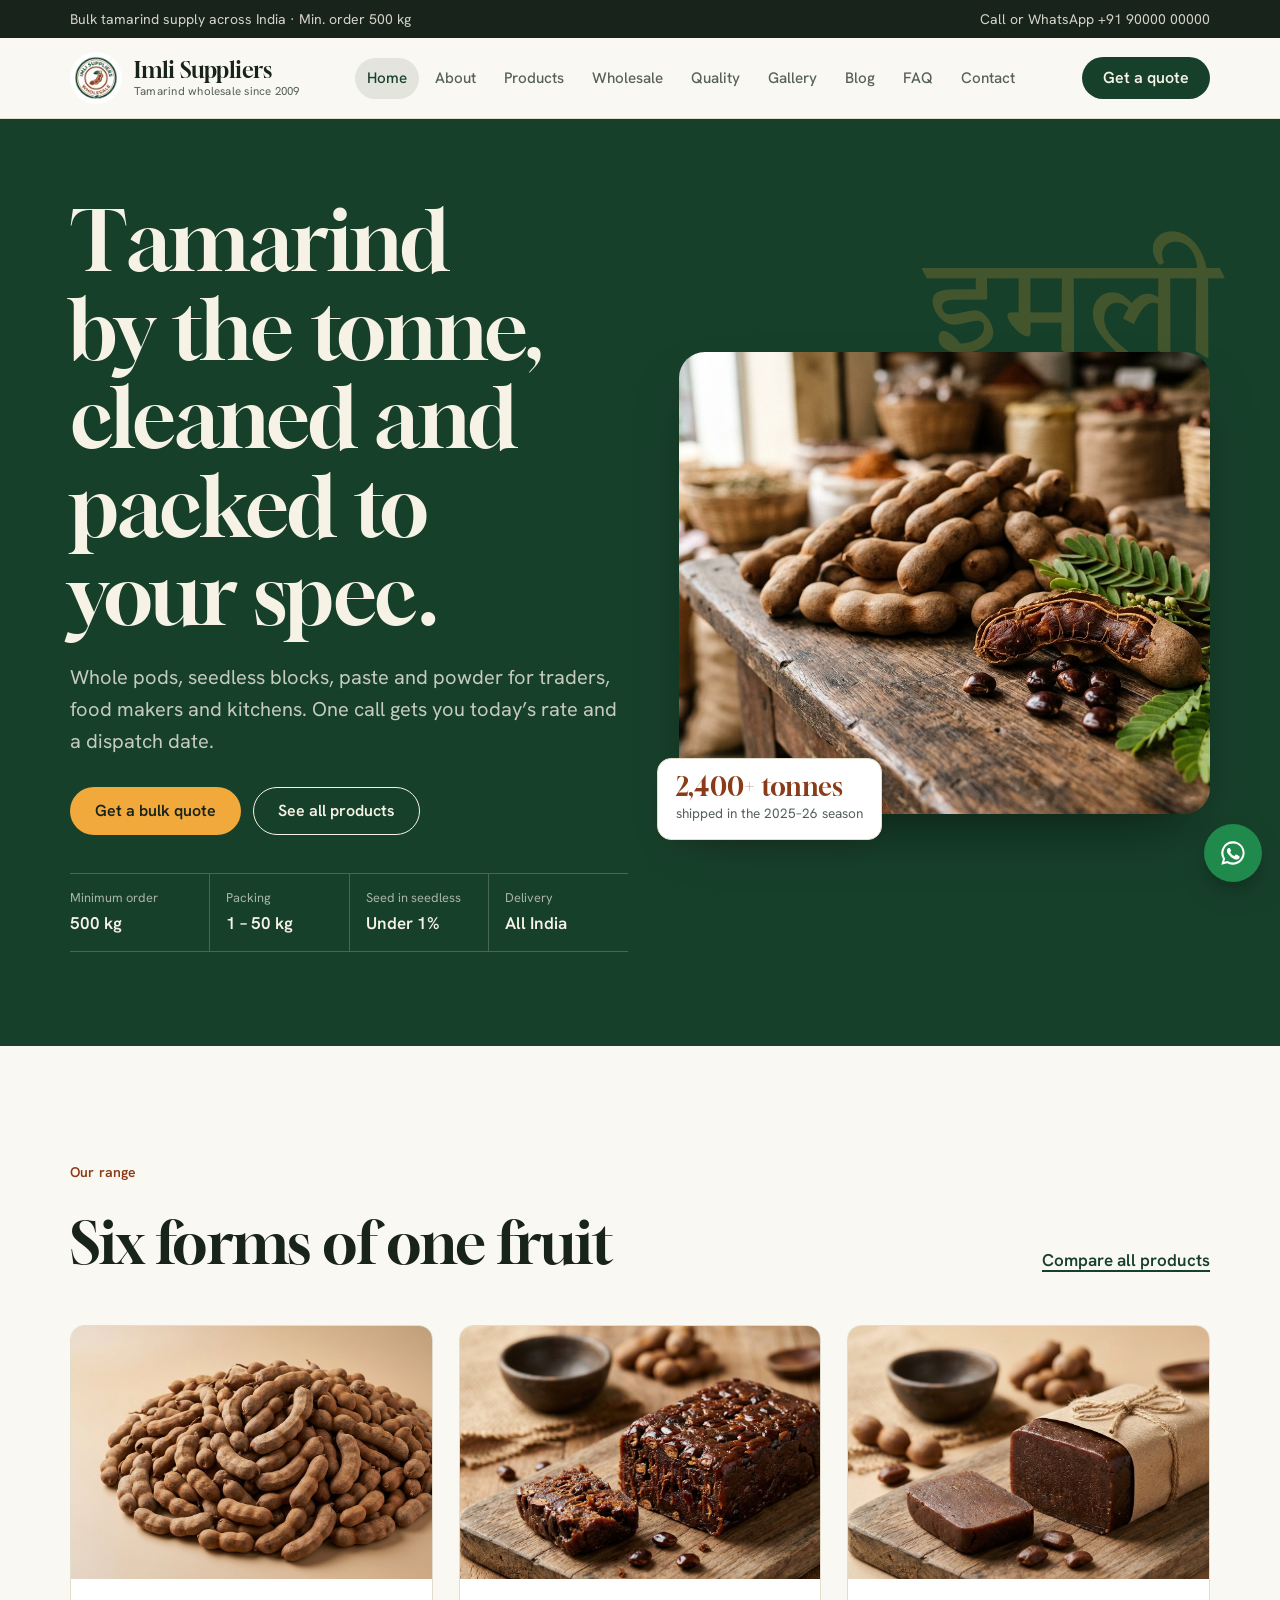
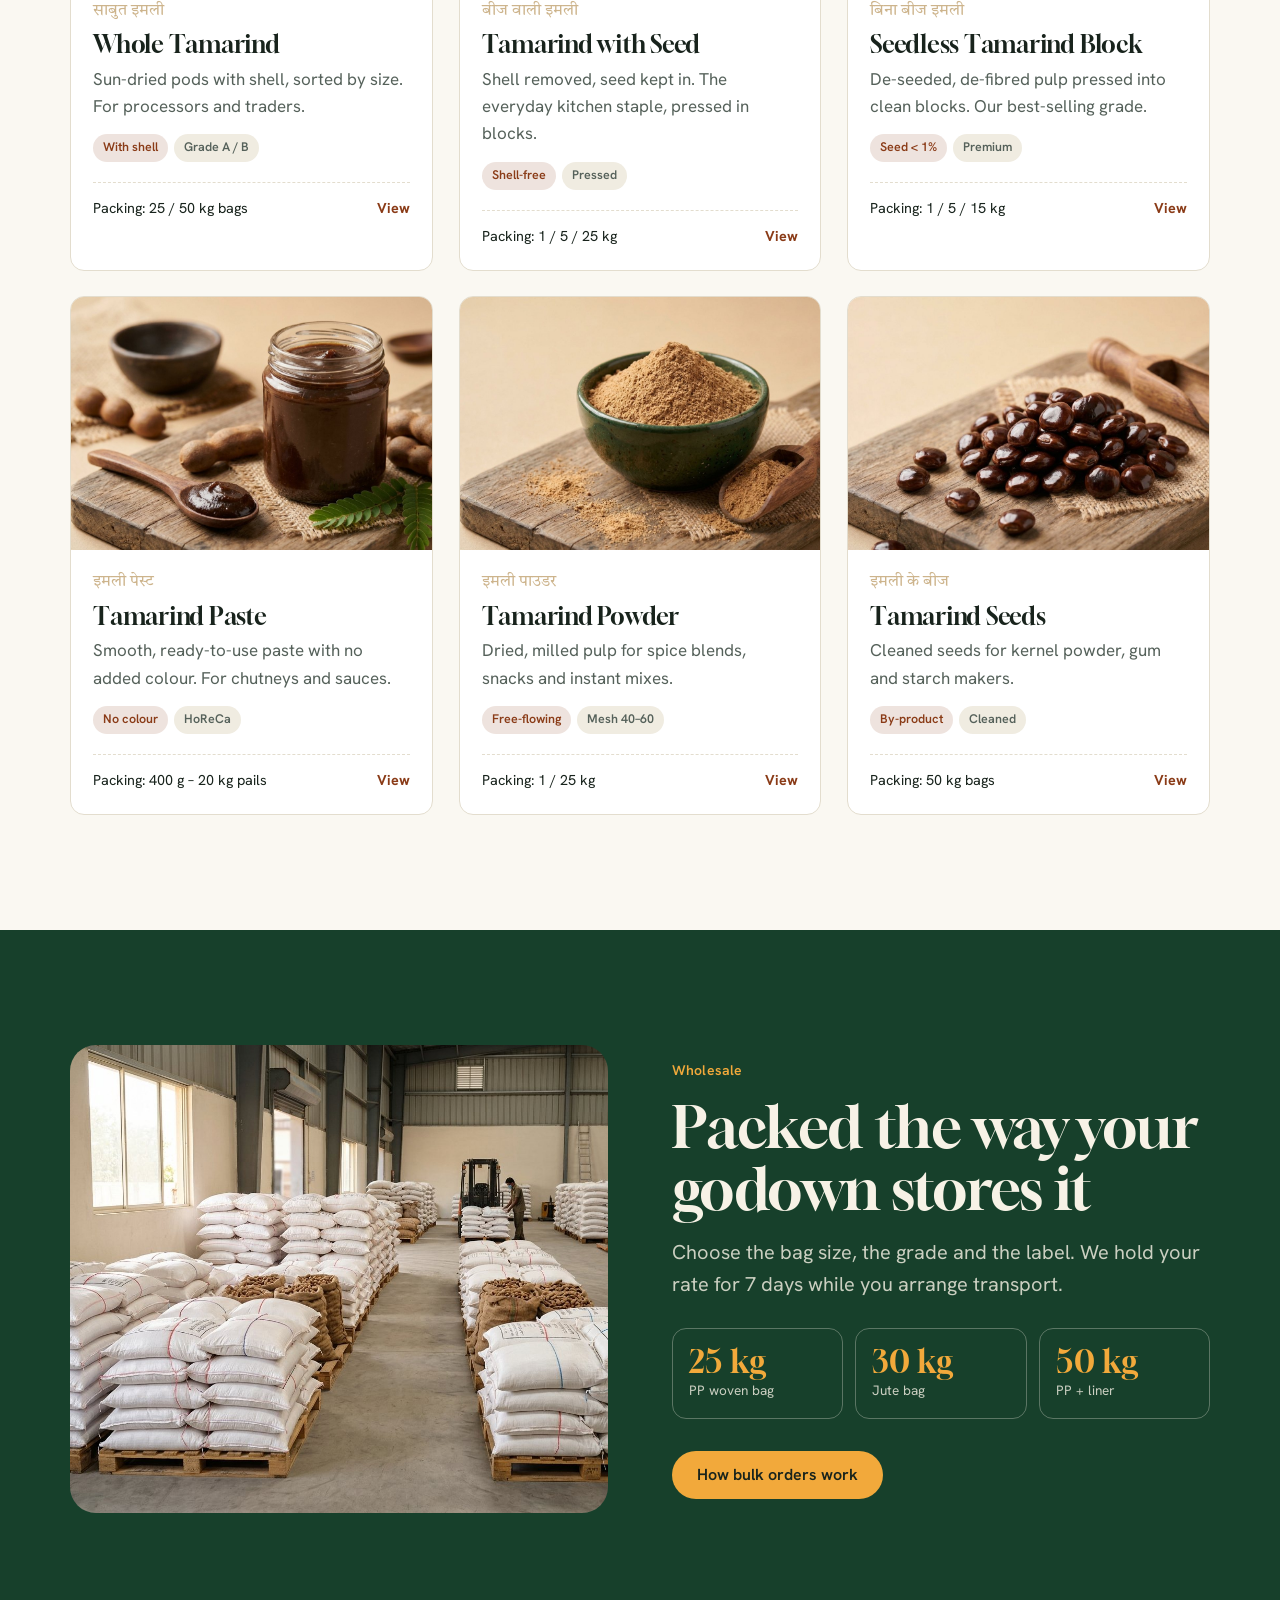
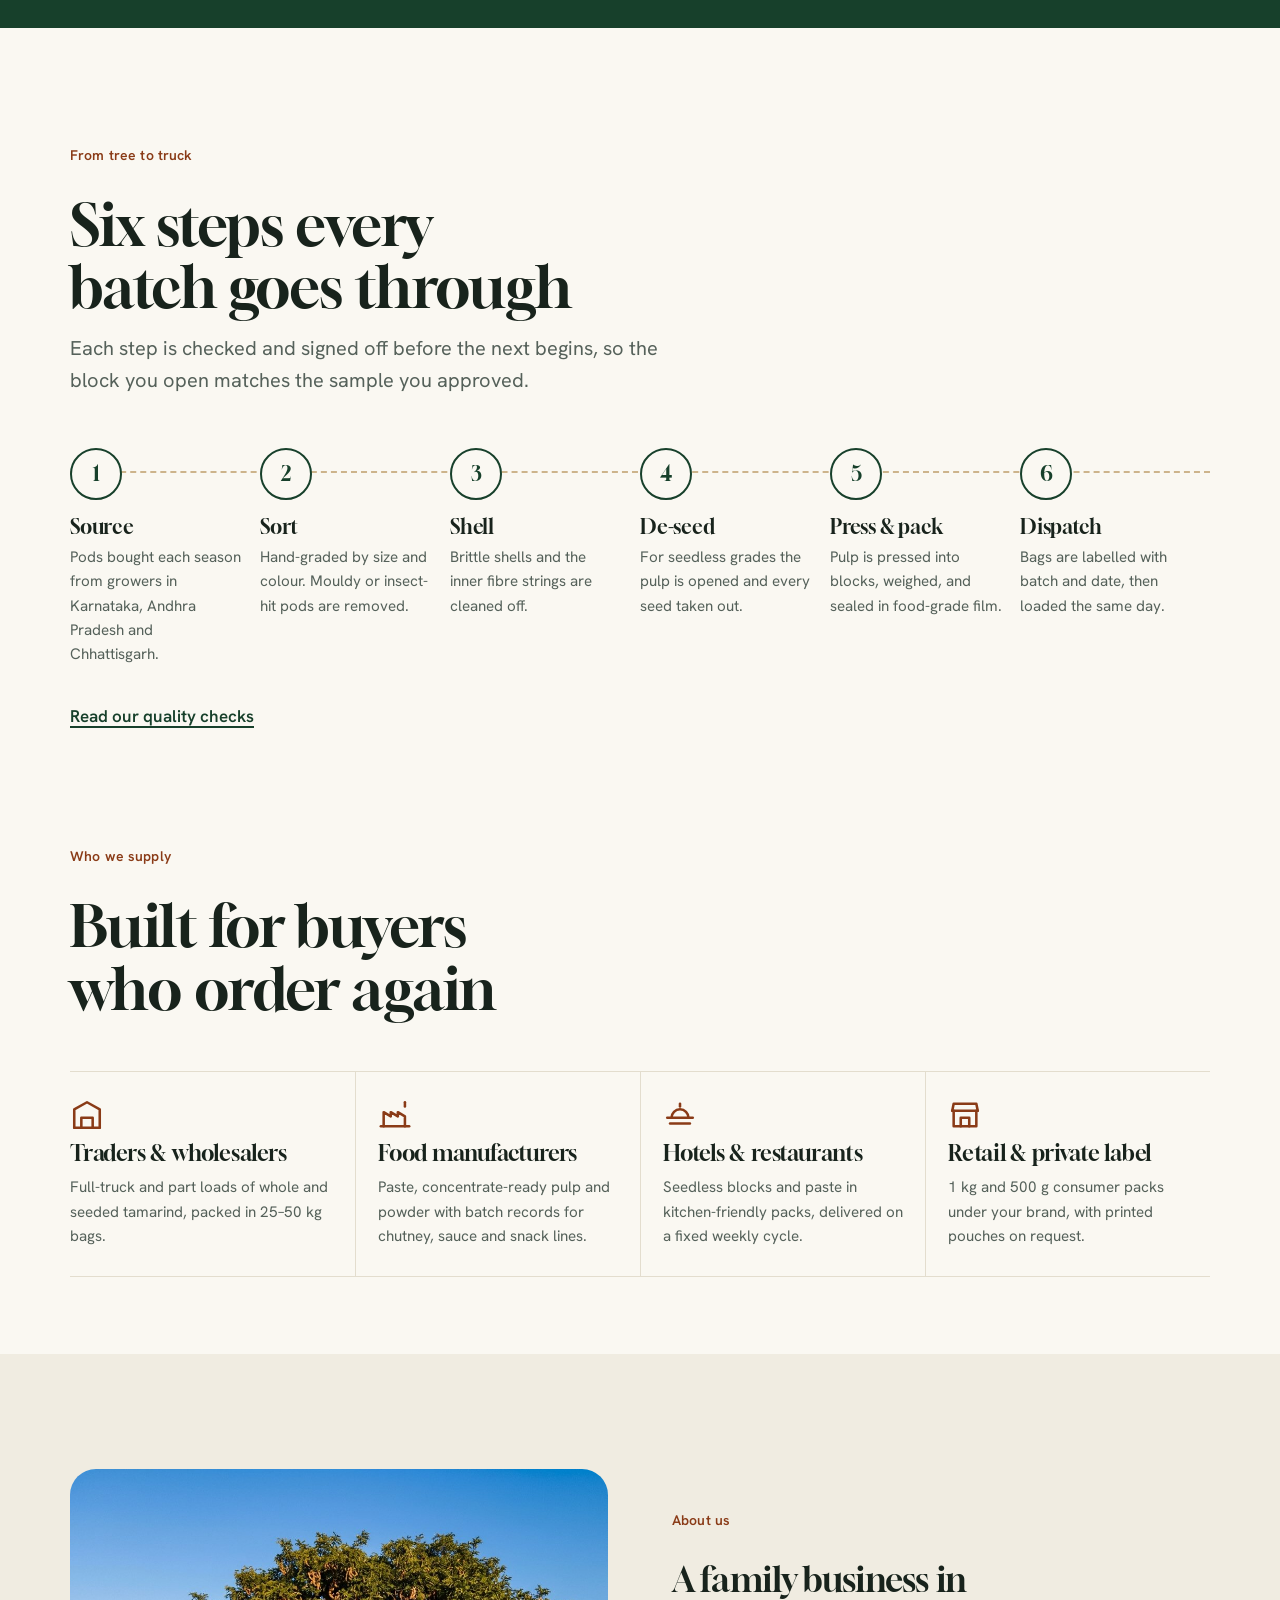
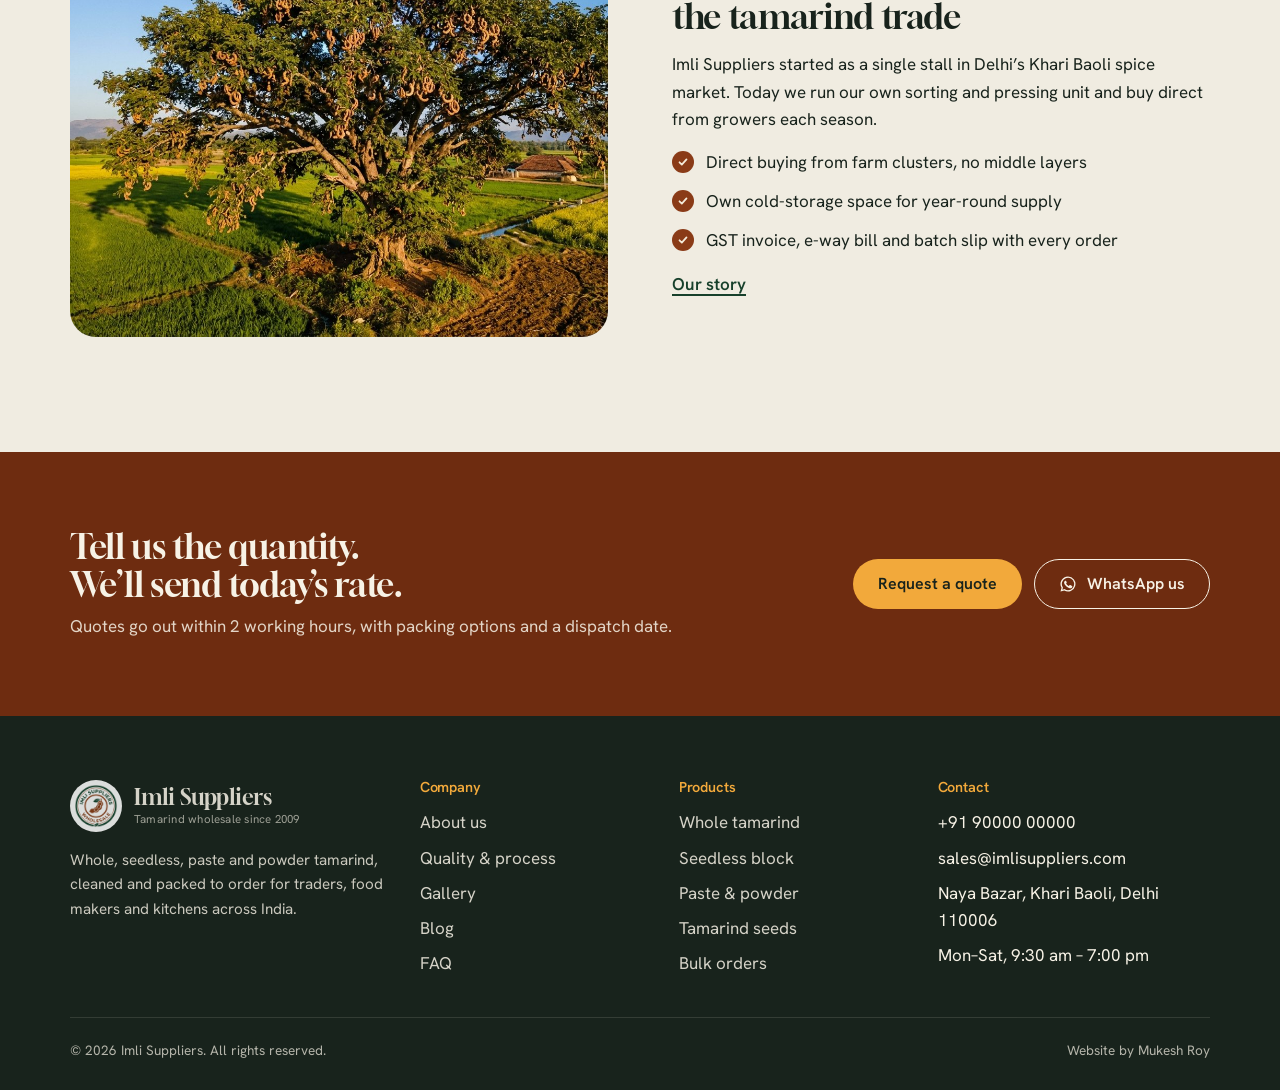
==== imli-suppliers-website/imli-suppliers/index.html @ 701037af "Add files via upload" ====
<!doctype html>
<html lang="en">
<head>
<meta charset="utf-8">
<meta name="viewport" content="width=device-width, initial-scale=1, viewport-fit=cover">
<title>Imli Suppliers</title>
<meta name="description" content="Bulk tamarind supplier: whole, seedless, paste and powder, packed to order and shipped across India.">
<meta property="og:title" content="Imli Suppliers">
<meta property="og:description" content="Bulk tamarind supplier: whole, seedless, paste and powder, packed to order and shipped across India.">
<meta property="og:type" content="website">
<meta property="og:url" content="https://imli-suppliers.vercel.app/">
<meta property="og:image" content="https://imli-suppliers.vercel.app/assets/img/og-image.jpg">
<meta name="twitter:card" content="summary_large_image">
<link rel="canonical" href="https://imli-suppliers.vercel.app/">
<link rel="icon" href="/assets/img/logo.png">
<link rel="apple-touch-icon" href="/assets/img/logo.png">
<link rel="preconnect" href="https://fonts.googleapis.com">
<link rel="preconnect" href="https://fonts.gstatic.com" crossorigin>
<link rel="stylesheet" href="https://fonts.googleapis.com/css2?family=Gloock&family=Hanken+Grotesk:wght@400;500;600;700&family=Tiro+Devanagari+Hindi&display=swap">
<link rel="stylesheet" href="assets/css/style.css">
</head>
<body>
<a class="skip" href="#main">Skip to content</a>
<div class="topbar"><div class="wrap"><span>Bulk tamarind supply across India · Min. order 500 kg</span><span>Call or WhatsApp +91 90000 00000</span></div></div>
<header class="site-head"><div class="wrap">
  <a class="brand" href="index.html" aria-label="Imli Suppliers home"><img class="logo" src="assets/img/logo.png" alt="" width="52" height="52"><span class="brand-name">Imli Suppliers<small>Tamarind wholesale since 2009</small></span></a>
  <nav class="nav" id="site-nav" aria-label="Main"><a href="index.html" aria-current="page">Home</a><a href="about.html">About</a><a href="products.html">Products</a><a href="wholesale.html">Wholesale</a><a href="quality.html">Quality</a><a href="gallery.html">Gallery</a><a href="blog.html">Blog</a><a href="faq.html">FAQ</a><a href="contact.html">Contact</a><a class="nav-quote" href="contact.html#quote">Get a quote</a></nav>
  <a class="btn btn--pulp head-cta" href="contact.html#quote">Get a quote</a>
  <button class="menu-btn" type="button" aria-expanded="false" aria-controls="site-nav">Menu</button>
</div></header>
<main id="main">
<section class="hero"><div class="wrap">
  <div>
    <h1>Tamarind by the tonne, cleaned and packed to your spec.</h1>
    <p class="lede">Whole pods, seedless blocks, paste and powder for traders, food makers and kitchens. One call gets you today’s rate and a dispatch date.</p>
    <div class="btn-row"><a class="btn btn--pulp" href="contact.html#quote">Get a bulk quote</a><a class="btn btn--line" href="products.html">See all products</a></div>
    <dl class="spec-strip">
      <div><dt>Minimum order</dt><dd>500 kg</dd></div>
      <div><dt>Packing</dt><dd>1 – 50 kg</dd></div>
      <div><dt>Seed in seedless</dt><dd>Under 1%</dd></div>
      <div><dt>Delivery</dt><dd>All India</dd></div>
    </dl>
  </div>
  <div class="hero-art"><span class="hero-word" aria-hidden="true">इमली</span>
    <img src="assets/img/hero-pods.jpg" alt="Tamarind pods on leaves, one cracked open to show the pulp" width="1030" height="896">
    <div class="ticket"><b>2,400+ tonnes</b><span>shipped in the 2025–26 season</span></div>
  </div>
</div></section>

<section class="section"><div class="wrap">
  <div class="sec-head sec-head--split"><div style="display:grid;gap:14px"><span class="kicker">Our range</span><h2>Six forms of one fruit</h2></div><a class="textlink" href="products.html">Compare all products</a></div>
  <div class="prod-grid"><a class="prod" href="product.html" data-cat="whole">
  <figure><img src="assets/img/whole-tamarind.jpg" alt="Whole Tamarind" width="1094" height="848"></figure>
  <div class="prod-body"><span class="hi">साबुत इमली</span><h3>Whole Tamarind</h3><p class="muted">Sun-dried pods with shell, sorted by size. For processors and traders.</p><div class="prod-tags"><span class="tag tag--leaf">With shell</span><span class="tag">Grade A / B</span></div>
  <div class="prod-foot"><span>Packing: 25 / 50 kg bags</span><b>View</b></div></div>
</a><a class="prod" href="product.html" data-cat="whole">
  <figure><img src="assets/img/seeded-block.jpg" alt="Tamarind with Seed" width="1094" height="848"></figure>
  <div class="prod-body"><span class="hi">बीज वाली इमली</span><h3>Tamarind with Seed</h3><p class="muted">Shell removed, seed kept in. The everyday kitchen staple, pressed in blocks.</p><div class="prod-tags"><span class="tag tag--leaf">Shell-free</span><span class="tag">Pressed</span></div>
  <div class="prod-foot"><span>Packing: 1 / 5 / 25 kg</span><b>View</b></div></div>
</a><a class="prod" href="product.html" data-cat="processed">
  <figure><img src="assets/img/seedless-block.jpg" alt="Seedless Tamarind Block" width="1094" height="848"></figure>
  <div class="prod-body"><span class="hi">बिना बीज इमली</span><h3>Seedless Tamarind Block</h3><p class="muted">De-seeded, de-fibred pulp pressed into clean blocks. Our best-selling grade.</p><div class="prod-tags"><span class="tag tag--leaf">Seed < 1%</span><span class="tag">Premium</span></div>
  <div class="prod-foot"><span>Packing: 1 / 5 / 15 kg</span><b>View</b></div></div>
</a><a class="prod" href="product.html" data-cat="processed">
  <figure><img src="assets/img/paste-jar.jpg" alt="Tamarind Paste" width="1094" height="848"></figure>
  <div class="prod-body"><span class="hi">इमली पेस्ट</span><h3>Tamarind Paste</h3><p class="muted">Smooth, ready-to-use paste with no added colour. For chutneys and sauces.</p><div class="prod-tags"><span class="tag tag--leaf">No colour</span><span class="tag">HoReCa</span></div>
  <div class="prod-foot"><span>Packing: 400 g – 20 kg pails</span><b>View</b></div></div>
</a><a class="prod" href="product.html" data-cat="processed">
  <figure><img src="assets/img/powder-bowl.jpg" alt="Tamarind Powder" width="1094" height="848"></figure>
  <div class="prod-body"><span class="hi">इमली पाउडर</span><h3>Tamarind Powder</h3><p class="muted">Dried, milled pulp for spice blends, snacks and instant mixes.</p><div class="prod-tags"><span class="tag tag--leaf">Free-flowing</span><span class="tag">Mesh 40–60</span></div>
  <div class="prod-foot"><span>Packing: 1 / 25 kg</span><b>View</b></div></div>
</a><a class="prod" href="product.html" data-cat="byproduct">
  <figure><img src="assets/img/tamarind-seeds.jpg" alt="Tamarind Seeds" width="1094" height="848"></figure>
  <div class="prod-body"><span class="hi">इमली के बीज</span><h3>Tamarind Seeds</h3><p class="muted">Cleaned seeds for kernel powder, gum and starch makers.</p><div class="prod-tags"><span class="tag tag--leaf">By-product</span><span class="tag">Cleaned</span></div>
  <div class="prod-foot"><span>Packing: 50 kg bags</span><b>View</b></div></div>
</a></div>
</div></section>

<section class="band section"><div class="wrap band-grid">
  <img src="assets/img/wholesale-sacks.jpg" alt="Stacked 25, 30 and 50 kg tamarind sacks" width="1030" height="896">
  <div>
    <span class="kicker">Wholesale</span>
    <h2>Packed the way your godown stores it</h2>
    <p class="lede" style="margin-top:16px">Choose the bag size, the grade and the label. We hold your rate for 7 days while you arrange transport.</p>
    <div class="packs"><div><b>25 kg</b><span>PP woven bag</span></div><div><b>30 kg</b><span>Jute bag</span></div><div><b>50 kg</b><span>PP + liner</span></div></div>
    <a class="btn btn--jag" href="wholesale.html">How bulk orders work</a>
  </div>
</div></section>

<section class="section"><div class="wrap">
  <div class="sec-head"><span class="kicker">From tree to truck</span><h2>Six steps every batch goes through</h2><p class="lede">Each step is checked and signed off before the next begins, so the block you open matches the sample you approved.</p></div>
  <div class="process"><div class="step"><h3>Source</h3><p>Pods bought each season from growers in Karnataka, Andhra Pradesh and Chhattisgarh.</p></div><div class="step"><h3>Sort</h3><p>Hand-graded by size and colour. Mouldy or insect-hit pods are removed.</p></div><div class="step"><h3>Shell</h3><p>Brittle shells and the inner fibre strings are cleaned off.</p></div><div class="step"><h3>De-seed</h3><p>For seedless grades the pulp is opened and every seed taken out.</p></div><div class="step"><h3>Press &amp; pack</h3><p>Pulp is pressed into blocks, weighed, and sealed in food-grade film.</p></div><div class="step"><h3>Dispatch</h3><p>Bags are labelled with batch and date, then loaded the same day.</p></div></div>
  <p style="margin-top:36px"><a class="textlink" href="quality.html">Read our quality checks</a></p>
</div></section>

<section class="section--tight section" style="padding-top:0"><div class="wrap">
  <div class="sec-head"><span class="kicker">Who we supply</span><h2>Built for buyers who order again</h2></div>
  <div class="buyers"><div class="buyer"><svg viewBox="0 0 24 24" fill="none" stroke="currentColor" stroke-width="1.8" stroke-linecap="round" stroke-linejoin="round" aria-hidden="true"><path d="M3 21V8l9-5 9 5v13"/><path d="M8 21v-7h8v7"/><path d="M3 21h18"/></svg><h3>Traders &amp; wholesalers</h3><p>Full-truck and part loads of whole and seeded tamarind, packed in 25–50 kg bags.</p></div><div class="buyer"><svg viewBox="0 0 24 24" fill="none" stroke="currentColor" stroke-width="1.8" stroke-linecap="round" stroke-linejoin="round" aria-hidden="true"><path d="M2 20h20"/><path d="M4 20V10l5 3V10l5 3V10l5 3v7"/><path d="M19 6V3"/></svg><h3>Food manufacturers</h3><p>Paste, concentrate-ready pulp and powder with batch records for chutney, sauce and snack lines.</p></div><div class="buyer"><svg viewBox="0 0 24 24" fill="none" stroke="currentColor" stroke-width="1.8" stroke-linecap="round" stroke-linejoin="round" aria-hidden="true"><path d="M6 14a6 6 0 0 1 12 0"/><path d="M3 14h18"/><path d="M12 6V4"/><path d="M5 18h14"/></svg><h3>Hotels &amp; restaurants</h3><p>Seedless blocks and paste in kitchen-friendly packs, delivered on a fixed weekly cycle.</p></div><div class="buyer"><svg viewBox="0 0 24 24" fill="none" stroke="currentColor" stroke-width="1.8" stroke-linecap="round" stroke-linejoin="round" aria-hidden="true"><path d="M3 9l1-5h16l1 5"/><path d="M4 9v11h16V9"/><path d="M3 9h18"/><path d="M9 20v-6h6v6"/></svg><h3>Retail &amp; private label</h3><p>1 kg and 500 g consumer packs under your brand, with printed pouches on request.</p></div></div>
</div></section>

<section class="section" style="background:var(--paper-2)"><div class="wrap split">
  <img src="assets/img/tamarind-tree.jpg" alt="A tamarind tree heavy with pods" width="1030" height="896">
  <div class="prose">
    <span class="kicker">About us</span>
    <h2>A family business in the tamarind trade</h2>
    <p>Imli Suppliers started as a single stall in Delhi’s Khari Baoli spice market. Today we run our own sorting and pressing unit and buy direct from growers each season.</p>
    <ul class="checks"><li>Direct buying from farm clusters, no middle layers</li><li>Own cold-storage space for year-round supply</li><li>GST invoice, e-way bill and batch slip with every order</li></ul>
    <p><a class="textlink" href="about.html">Our story</a></p>
  </div>
</div></section>
<section class="cta-band"><div class="wrap">
  <div><h2>Tell us the quantity. We’ll send today’s rate.</h2><p>Quotes go out within 2 working hours, with packing options and a dispatch date.</p></div>
  <div class="btn-row"><a class="btn btn--jag" href="contact.html#quote">Request a quote</a><a class="btn btn--light" href="https://wa.me/919000000000" target="_blank" rel="noopener"><svg viewBox="0 0 24 24" fill="currentColor" aria-hidden="true"><path d="M12 2a10 10 0 0 0-8.6 15.1L2 22l5-1.3A10 10 0 1 0 12 2zm0 18.2a8.2 8.2 0 0 1-4.2-1.2l-.3-.2-3 .8.8-2.9-.2-.3A8.2 8.2 0 1 1 12 20.2zm4.5-6.1c-.2-.1-1.5-.7-1.7-.8s-.4-.1-.6.1-.7.8-.8 1-.3.2-.5.1a6.7 6.7 0 0 1-3.3-2.9c-.2-.4.2-.4.7-1.3.1-.2 0-.3 0-.4l-.8-1.8c-.2-.5-.4-.4-.6-.4h-.5a1 1 0 0 0-.7.3 3 3 0 0 0-.9 2.2 5.2 5.2 0 0 0 1.1 2.7 11.9 11.9 0 0 0 4.6 4c1.7.7 2.3.8 3.2.7a2.7 2.7 0 0 0 1.8-1.3 2.2 2.2 0 0 0 .2-1.3c-.1-.1-.2-.2-.5-.3z"/></svg> WhatsApp us</a></div>
</div></section></main>
<footer class="site-foot"><div class="wrap">
  <div class="foot-grid">
    <div style="display:grid;gap:16px;align-content:start">
      <a class="brand" href="index.html"><img class="logo" src="assets/img/logo.png" alt="" width="52" height="52"><span class="brand-name">Imli Suppliers<small>Tamarind wholesale since 2009</small></span></a>
      <p>Whole, seedless, paste and powder tamarind, cleaned and packed to order for traders, food makers and kitchens across India.</p>
    </div>
    <div><h4>Company</h4><ul><li><a href="about.html">About us</a></li><li><a href="quality.html">Quality &amp; process</a></li><li><a href="gallery.html">Gallery</a></li><li><a href="blog.html">Blog</a></li><li><a href="faq.html">FAQ</a></li></ul></div>
    <div><h4>Products</h4><ul><li><a href="products.html">Whole tamarind</a></li><li><a href="product.html">Seedless block</a></li><li><a href="products.html">Paste &amp; powder</a></li><li><a href="products.html">Tamarind seeds</a></li><li><a href="wholesale.html">Bulk orders</a></li></ul></div>
    <div><h4>Contact</h4><ul><li>+91 90000 00000</li><li>sales@imlisuppliers.com</li><li>Naya Bazar, Khari Baoli, Delhi 110006</li><li>Mon–Sat, 9:30 am – 7:00 pm</li></ul></div>
  </div>
  <div class="foot-base"><span>© <span data-year>2026</span> Imli Suppliers. All rights reserved.</span><span>Website by Mukesh Roy</span></div>
</div></footer>
<a class="wa-float" href="https://wa.me/919000000000" target="_blank" rel="noopener" aria-label="Chat on WhatsApp"><svg viewBox="0 0 24 24" fill="currentColor" aria-hidden="true"><path d="M12 2a10 10 0 0 0-8.6 15.1L2 22l5-1.3A10 10 0 1 0 12 2zm0 18.2a8.2 8.2 0 0 1-4.2-1.2l-.3-.2-3 .8.8-2.9-.2-.3A8.2 8.2 0 1 1 12 20.2zm4.5-6.1c-.2-.1-1.5-.7-1.7-.8s-.4-.1-.6.1-.7.8-.8 1-.3.2-.5.1a6.7 6.7 0 0 1-3.3-2.9c-.2-.4.2-.4.7-1.3.1-.2 0-.3 0-.4l-.8-1.8c-.2-.5-.4-.4-.6-.4h-.5a1 1 0 0 0-.7.3 3 3 0 0 0-.9 2.2 5.2 5.2 0 0 0 1.1 2.7 11.9 11.9 0 0 0 4.6 4c1.7.7 2.3.8 3.2.7a2.7 2.7 0 0 0 1.8-1.3 2.2 2.2 0 0 0 .2-1.3c-.1-.1-.2-.2-.5-.3z"/></svg></a>
<script src="assets/js/main.js"></script>
</body>
</html>
---- imli-suppliers-website/imli-suppliers/assets/css/style.css ----
/* Imli Suppliers — layout: left-aligned editorial grid, one dark "pulp" band per page, Devanagari इमली as the brand mark */
[hidden] { display: none !important; }
:root {
  --paper: #FAF8F2;      /* clean warm white */
  --paper-2: #F0ECE1;    /* sunken panels */
  --card: #FFFFFF;
  --ink: #18231C;        /* green-black */
  --ink-soft: #55615A;
  --pulp: #17402B;       /* deep tamarind-leaf green — primary */
  --pulp-2: #215A3C;
  --pod: #CDB48C;        /* dry shell */
  --leaf: #8A3B17;       /* tamarind pulp brown — secondary accent */
  --jaggery: #F2A93B;    /* amber highlight */
  --line: #E3DDCE;
  --on-dark: #F7F2E6;

  --f-display: "Gloock", "Georgia", "Times New Roman", serif;
  --f-body: "Hanken Grotesk", "Segoe UI", system-ui, -apple-system, sans-serif;
  --f-hindi: "Tiro Devanagari Hindi", "Noto Serif Devanagari", "Mangal", serif;

  --step--1: .875rem;
  --step-0: 1.0625rem;
  --step-1: 1.25rem;
  --step-2: 1.6rem;
  --step-3: 2.15rem;
  --step-4: clamp(2.4rem, 4.6vw, 3.6rem);
  --step-5: clamp(2.8rem, 6.4vw, 5.2rem);

  --wrap: 1180px;
  --r-s: 8px;
  --r-m: 14px;
  --r-l: 26px;
  color-scheme: light;
}

* { box-sizing: border-box; }
html { scroll-behavior: smooth; }
@media (prefers-reduced-motion: reduce) { html { scroll-behavior: auto; } *, *::before, *::after { animation: none !important; transition: none !important; } }
body {
  margin: 0;
  background: var(--paper);
  color: var(--ink);
  font-family: var(--f-body);
  font-size: var(--step-0);
  line-height: 1.6;
  -webkit-font-smoothing: antialiased;
}
body::before { content: ""; position: fixed; inset: 0 0 auto; height: env(safe-area-inset-top, 0px); z-index: 60; background: var(--paper); }
img { max-width: 100%; display: block; height: auto; }
a { color: inherit; }
h1, h2, h3, h4 { font-family: var(--f-display); font-weight: 400; line-height: 1.08; margin: 0; text-wrap: balance; letter-spacing: -.01em; }
p { margin: 0; }
.hi { font-family: var(--f-hindi); }
:focus-visible { outline: 3px solid var(--jaggery); outline-offset: 3px; border-radius: 4px; }
.skip { position: absolute; left: -999px; top: 8px; background: var(--ink); color: var(--on-dark); padding: 8px 14px; border-radius: 6px; z-index: 100; }
.skip:focus { left: 16px; }

.wrap { max-width: var(--wrap); margin-inline: auto; padding-left: max(20px, env(safe-area-inset-left, 0px)); padding-right: max(20px, env(safe-area-inset-right, 0px)); }
.section { padding-block: clamp(64px, 9vw, 120px); }
.section--tight { padding-block: clamp(44px, 6vw, 80px); }
.lede { font-size: var(--step-1); color: var(--ink-soft); max-width: 58ch; }
.muted { color: var(--ink-soft); }
.kicker { font-size: var(--step--1); font-weight: 600; color: var(--leaf); margin-bottom: 14px; display: block; }
.sec-head { display: grid; gap: 14px; max-width: 760px; margin-bottom: clamp(32px, 4vw, 52px); }
.sec-head h2 { font-size: var(--step-4); }
.sec-head--split { max-width: none; grid-template-columns: 1fr auto; align-items: end; gap: 24px; }
@media (max-width: 760px) { .sec-head--split { grid-template-columns: 1fr; } }

/* ---------- buttons ---------- */
.btn { display: inline-flex; align-items: center; gap: 10px; font: 600 1rem/1 var(--f-body); padding: 15px 24px; border-radius: 999px; text-decoration: none; border: 1.5px solid transparent; cursor: pointer; transition: transform .15s ease, background .2s ease, color .2s ease; }
.btn:hover { transform: translateY(-1px); }
.btn--pulp { background: var(--pulp); color: var(--on-dark); }
.btn--pulp:hover { background: var(--pulp-2); }
.btn--line { border-color: var(--ink); color: var(--ink); background: transparent; }
.btn--line:hover { background: var(--ink); color: var(--on-dark); }
.btn--jag { background: var(--jaggery); color: var(--ink); }
.btn--jag:hover { background: #EDB54E; }
.btn--light { border-color: var(--on-dark); color: var(--on-dark); }
.btn--light:hover { background: var(--on-dark); color: var(--pulp); }
.btn svg { width: 18px; height: 18px; flex: none; }
.btn-row { display: flex; flex-wrap: wrap; gap: 12px; }
.textlink { font-weight: 600; color: var(--pulp); text-decoration: underline; text-decoration-thickness: 1.5px; text-underline-offset: 4px; }
.textlink:hover { color: var(--leaf); }

/* ---------- header ---------- */
.topbar { background: var(--ink); color: var(--on-dark); font-size: var(--step--1); }
.topbar .wrap { display: flex; justify-content: space-between; gap: 16px; padding-block: 8px; flex-wrap: wrap; }
.topbar span { opacity: .85; }
.site-head { position: sticky; top: env(safe-area-inset-top, 0px); z-index: 50; background: color-mix(in srgb, var(--paper) 92%, transparent); backdrop-filter: blur(10px); border-bottom: 1px solid var(--line); }
.site-head .wrap { display: flex; align-items: center; justify-content: space-between; gap: 20px; padding-block: 14px; }
.brand { display: flex; align-items: center; gap: 12px; text-decoration: none; }
.seal { width: 46px; height: 46px; border-radius: 50%; background: var(--pulp); color: var(--on-dark); display: grid; place-items: center; font-family: var(--f-hindi); font-size: 1.05rem; line-height: 1; box-shadow: inset 0 0 0 3px var(--pulp), inset 0 0 0 4.5px color-mix(in srgb, var(--on-dark) 55%, transparent); flex: none; }
.brand-name { font-family: var(--f-display); font-size: 1.35rem; line-height: 1; }
.brand-name small { display: block; font-family: var(--f-body); font-size: .72rem; color: var(--ink-soft); margin-top: 4px; letter-spacing: .02em; }
.nav { display: flex; align-items: center; gap: 4px; }
.nav a { text-decoration: none; padding: 8px 12px; border-radius: 999px; font-weight: 500; font-size: .95rem; color: var(--ink-soft); }
.nav a:hover { color: var(--ink); background: var(--paper-2); }
.nav a[aria-current="page"] { color: var(--pulp); background: color-mix(in srgb, var(--pulp) 10%, transparent); }
.head-cta { padding: 12px 20px; }
.menu-btn { display: none; background: none; border: 1.5px solid var(--ink); border-radius: 999px; padding: 9px 16px; font: 600 .95rem var(--f-body); color: var(--ink); cursor: pointer; }
@media (max-width: 1080px) {
  .menu-btn { display: inline-flex; }
  .head-cta { display: none; }
  .nav { position: absolute; left: 0; right: 0; top: 100%; flex-direction: column; align-items: stretch; gap: 2px; background: var(--paper); border-bottom: 1px solid var(--line); padding: 10px max(20px, env(safe-area-inset-right, 0px)) 20px max(20px, env(safe-area-inset-left, 0px)); }
  .nav a { padding: 12px 14px; font-size: 1.05rem; }
  .nav:not(.open) { display: none; }
  .nav .nav-quote { display: flex; justify-content: center; margin-top: 8px; background: var(--pulp); color: var(--on-dark); }
}
@media (min-width: 1081px) { .nav .nav-quote { display: none; } }

/* ---------- hero ---------- */
.hero { position: relative; overflow: hidden; }
.hero .wrap { display: grid; grid-template-columns: 1.05fr 1fr; gap: clamp(28px, 4vw, 64px); align-items: center; padding-block: clamp(40px, 6vw, 84px) clamp(48px, 6vw, 90px); }
.hero h1 { font-size: var(--step-5); margin-bottom: 22px; }
.hero .lede { margin-bottom: 30px; }
.hero-art { position: relative; min-width: 0; }
.hero-art img { border-radius: var(--r-l); box-shadow: 0 30px 60px -30px rgba(36, 22, 15, .45); position: relative; z-index: 1; }
.hero-word { position: absolute; z-index: 0; right: -2%; top: -22%; font-family: var(--f-hindi); font-size: clamp(5.5rem, 11vw, 9.5rem); line-height: 1; color: var(--pod); opacity: .32; pointer-events: none; user-select: none; }
.ticket { position: absolute; z-index: 2; left: -22px; bottom: -26px; background: var(--card); border: 1px solid var(--line); border-radius: var(--r-m); padding: 14px 18px; display: grid; gap: 2px; box-shadow: 0 14px 30px -18px rgba(36, 22, 15, .5); }
.ticket b { font-family: var(--f-display); font-weight: 400; font-size: 1.6rem; color: var(--pulp); line-height: 1.1; }
.ticket span { font-size: .85rem; color: var(--ink-soft); }
.spec-strip { display: grid; grid-template-columns: repeat(4, minmax(0, 1fr)); border-top: 1px solid var(--line); border-bottom: 1px solid var(--line); margin-top: 38px; }
.spec-strip div { padding: 14px 16px 14px 0; display: grid; gap: 2px; }
.spec-strip div + div { padding-left: 16px; border-left: 1px solid var(--line); }
.spec-strip dt { font-size: .8rem; color: var(--ink-soft); }
.spec-strip dd { margin: 0; font-weight: 600; font-variant-numeric: tabular-nums; }
@media (max-width: 900px) {
  .hero .wrap { grid-template-columns: 1fr; }
  .hero-art { order: -1; margin-right: 6px; }
  .ticket { left: 10px; bottom: -20px; }
  .spec-strip { grid-template-columns: repeat(2, minmax(0, 1fr)); }
  .spec-strip div:nth-child(3) { padding-left: 0; border-left: 0; }
  .spec-strip div:nth-child(n+3) { border-top: 1px solid var(--line); }
}

/* page hero (inner pages) */
.page-hero { border-bottom: 1px solid var(--line); background: var(--paper-2); position: relative; overflow: hidden; }
.page-hero .wrap { padding-block: clamp(44px, 6vw, 80px); display: grid; gap: 16px; position: relative; z-index: 1; }
.page-hero h1 { font-size: var(--step-4); max-width: 18ch; }
.page-hero .lede { max-width: 60ch; }
.crumbs { font-size: var(--step--1); color: var(--ink-soft); display: flex; gap: 8px; flex-wrap: wrap; }
.crumbs a { color: var(--ink-soft); }
.page-hero .ghost { position: absolute; right: max(20px, 4vw); bottom: -0.32em; font-family: var(--f-hindi); font-size: clamp(7rem, 15vw, 13rem); line-height: 1; color: var(--pod); opacity: .22; pointer-events: none; user-select: none; }

/* ---------- product cards ---------- */
.prod-grid { display: grid; grid-template-columns: repeat(3, minmax(0, 1fr)); gap: clamp(16px, 2vw, 26px); }
@media (max-width: 960px) { .prod-grid { grid-template-columns: repeat(2, minmax(0, 1fr)); } }
@media (max-width: 600px) { .prod-grid { grid-template-columns: 1fr; } }
.prod { display: grid; grid-template-rows: auto 1fr; background: var(--card); border-radius: var(--r-m); overflow: hidden; text-decoration: none; border: 1px solid var(--line); transition: border-color .2s ease; }
.prod:hover { border-color: var(--pod); }
.prod figure { margin: 0; aspect-ratio: 10 / 7; overflow: hidden; background: var(--paper-2); }
.prod figure img { width: 100%; height: 100%; object-fit: cover; transition: transform .5s ease; }
.prod:hover figure img { transform: scale(1.04); }
.prod-body { padding: 20px 22px 22px; display: grid; gap: 8px; align-content: start; }
.prod-body h3 { font-size: 1.5rem; }
.prod-body .hi { color: var(--pod); font-size: 1rem; }
.prod-tags { display: flex; flex-wrap: wrap; gap: 6px; margin-top: 6px; }
.tag { font-size: .78rem; font-weight: 600; padding: 4px 10px; border-radius: 999px; background: var(--paper-2); color: var(--ink-soft); }
.tag--leaf { background: color-mix(in srgb, var(--leaf) 14%, transparent); color: var(--leaf); }
.prod-foot { display: flex; justify-content: space-between; align-items: center; margin-top: 12px; padding-top: 14px; border-top: 1px dashed var(--line); font-size: .9rem; }
.prod-foot b { color: var(--pulp); }

.filters { display: flex; flex-wrap: wrap; gap: 8px; margin-bottom: 28px; }
.chip { font: 600 .92rem var(--f-body); padding: 10px 18px; border-radius: 999px; border: 1.5px solid var(--line); background: transparent; color: var(--ink-soft); cursor: pointer; }
.chip[aria-pressed="true"] { background: var(--ink); border-color: var(--ink); color: var(--on-dark); }
.chip:hover:not([aria-pressed="true"]) { border-color: var(--ink); color: var(--ink); }

/* ---------- process (real sequence) ---------- */
.process { display: grid; grid-template-columns: repeat(6, minmax(0, 1fr)); counter-reset: step; position: relative; }
.process::before { content: ""; position: absolute; left: 0; right: 0; top: 23px; border-top: 2px dashed var(--pod); }
.step { position: relative; padding-right: 18px; display: grid; gap: 8px; align-content: start; }
.step::before { counter-increment: step; content: counter(step); width: 48px; height: 48px; border-radius: 50%; display: grid; place-items: center; background: var(--paper); border: 2px solid var(--pulp); color: var(--pulp); font-family: var(--f-display); font-size: 1.3rem; margin-bottom: 8px; position: relative; }
.step h3 { font-size: 1.25rem; }
.step p { font-size: .95rem; color: var(--ink-soft); }
@media (max-width: 960px) {
  .process { grid-template-columns: 1fr 1fr; row-gap: 32px; }
  .process::before { display: none; }
}
@media (max-width: 520px) { .process { grid-template-columns: 1fr; } }

/* ---------- dark pulp band ---------- */
.band { background: var(--pulp); color: var(--on-dark); position: relative; overflow: hidden; }
.band h2 { font-size: var(--step-4); }
.band .lede, .band .muted { color: color-mix(in srgb, var(--on-dark) 80%, transparent); }
.band .kicker { color: var(--jaggery); }
.band-grid { display: grid; grid-template-columns: 1fr 1fr; gap: clamp(28px, 5vw, 72px); align-items: center; }
.band-grid > * { min-width: 0; }
.band img { border-radius: var(--r-l); }
@media (max-width: 860px) { .band-grid { grid-template-columns: 1fr; } }
.packs { display: grid; grid-template-columns: repeat(3, minmax(0, 1fr)); gap: 12px; margin-block: 28px 32px; }
.packs div { border: 1px solid color-mix(in srgb, var(--on-dark) 30%, transparent); border-radius: var(--r-m); padding: 16px; display: grid; gap: 2px; }
.packs b { font-family: var(--f-display); font-weight: 400; font-size: 2rem; line-height: 1.05; }
.packs span { font-size: .85rem; opacity: .8; }

/* ---------- buyers ---------- */
.buyers { display: grid; grid-template-columns: repeat(4, minmax(0, 1fr)); gap: 0; border-top: 1px solid var(--line); }
.buyer { padding: 26px 22px 28px 0; display: grid; gap: 10px; align-content: start; border-bottom: 1px solid var(--line); }
.buyer + .buyer { padding-left: 22px; border-left: 1px solid var(--line); }
.buyer svg { width: 34px; height: 34px; color: var(--leaf); }
.buyer h3 { font-size: 1.35rem; }
.buyer p { font-size: .95rem; color: var(--ink-soft); }
@media (max-width: 900px) {
  .buyers { grid-template-columns: 1fr 1fr; }
  .buyer:nth-child(3) { padding-left: 0; border-left: 0; }
}
@media (max-width: 520px) { .buyers { grid-template-columns: 1fr; } .buyer + .buyer { padding-left: 0; border-left: 0; } }

/* ---------- split / feature ---------- */
.split { display: grid; grid-template-columns: 1fr 1fr; gap: clamp(28px, 5vw, 80px); align-items: center; }
.split > * { min-width: 0; }
.split--rev > :first-child { order: 2; }
.split img { border-radius: var(--r-l); }
@media (max-width: 860px) { .split { grid-template-columns: 1fr; } .split--rev > :first-child { order: 0; } }
.prose { display: grid; gap: 16px; max-width: 62ch; }
.prose h2 { font-size: var(--step-3); }
.prose h3 { font-size: var(--step-2); margin-top: 10px; }
.checks { list-style: none; margin: 0; padding: 0; display: grid; gap: 12px; }
.checks li { display: grid; grid-template-columns: 22px 1fr; gap: 12px; align-items: start; }
.checks li::before { content: ""; width: 22px; height: 22px; margin-top: 2px; border-radius: 50%; background: var(--leaf) url("data:image/svg+xml,%3Csvg xmlns='http://www.w3.org/2000/svg' viewBox='0 0 24 24' fill='none' stroke='%23F4EBDA' stroke-width='3' stroke-linecap='round' stroke-linejoin='round'%3E%3Cpath d='M6 12.5l4 4 8-9'/%3E%3C/svg%3E") center / 14px no-repeat; }
.band .checks li::before { background-color: var(--jaggery); }

/* ---------- tables ---------- */
.table-wrap { overflow-x: auto; border: 1px solid var(--line); border-radius: var(--r-m); background: var(--card); }
table { width: 100%; border-collapse: collapse; font-variant-numeric: tabular-nums; min-width: 520px; }
th, td { text-align: left; padding: 14px 18px; border-bottom: 1px solid var(--line); vertical-align: top; }
th { font-size: .85rem; color: var(--ink-soft); font-weight: 600; background: var(--paper-2); }
tr:last-child td { border-bottom: 0; }
td b { color: var(--pulp); }

/* ---------- product detail ---------- */
.pd { display: grid; grid-template-columns: 1.1fr 1fr; gap: clamp(28px, 5vw, 72px); align-items: start; }
.pd > * { min-width: 0; }
@media (max-width: 900px) { .pd { grid-template-columns: 1fr; } }
.pd-main { border-radius: var(--r-l); overflow: hidden; background: var(--paper-2); aspect-ratio: 10 / 7; }
.pd-main img { width: 100%; height: 100%; object-fit: cover; }
.thumbs { display: grid; grid-template-columns: repeat(4, minmax(0, 1fr)); gap: 10px; margin-top: 12px; }
.thumbs button { padding: 0; border: 2px solid transparent; border-radius: var(--r-s); overflow: hidden; cursor: pointer; background: var(--paper-2); aspect-ratio: 10 / 7; }
.thumbs button[aria-pressed="true"] { border-color: var(--pulp); }
.thumbs img { width: 100%; height: 100%; object-fit: cover; }
.pd-info { display: grid; gap: 18px; position: sticky; top: 100px; }
.pd-info h1 { font-size: var(--step-4); }
.grades { display: grid; grid-template-columns: repeat(3, minmax(0, 1fr)); gap: 10px; }
.grade { border: 1.5px solid var(--line); border-radius: var(--r-m); padding: 12px 14px; cursor: pointer; background: var(--card); text-align: left; font: inherit; color: inherit; display: grid; gap: 2px; }
.grade b { font-weight: 600; }
.grade span { font-size: .82rem; color: var(--ink-soft); }
.grade[aria-pressed="true"] { border-color: var(--pulp); box-shadow: inset 0 0 0 1px var(--pulp); }
.grade-note { font-size: .95rem; color: var(--ink-soft); min-height: 3em; }

/* ---------- calculator ---------- */
.calc { background: var(--card); border: 1px solid var(--line); border-radius: var(--r-l); padding: clamp(22px, 3vw, 36px); display: grid; gap: 20px; }
.calc-row { display: grid; grid-template-columns: 1fr 1fr; gap: 14px; }
@media (max-width: 560px) { .calc-row { grid-template-columns: 1fr; } }
.calc-out { display: grid; grid-template-columns: repeat(3, minmax(0, 1fr)); gap: 10px; }
.calc-out div { background: var(--paper-2); border-radius: var(--r-m); padding: 14px; display: grid; gap: 2px; }
.calc-out b { font-family: var(--f-display); font-weight: 400; font-size: 1.9rem; line-height: 1.1; color: var(--pulp); font-variant-numeric: tabular-nums; }
.calc-out span { font-size: .82rem; color: var(--ink-soft); }
@media (max-width: 480px) { .calc-out { grid-template-columns: 1fr; } }

/* ---------- forms ---------- */
.field { display: grid; gap: 6px; }
.field label { font-weight: 600; font-size: .92rem; }
.field input, .field select, .field textarea { font: inherit; color: var(--ink); background: var(--paper); border: 1.5px solid var(--line); border-radius: var(--r-s); padding: 12px 14px; width: 100%; }
.field input:focus, .field select:focus, .field textarea:focus { outline: none; border-color: var(--leaf); box-shadow: 0 0 0 3px color-mix(in srgb, var(--leaf) 22%, transparent); }
.field textarea { min-height: 120px; resize: vertical; }
.field .err { color: #A3231A; font-size: .85rem; }
.form-grid { display: grid; grid-template-columns: 1fr 1fr; gap: 16px; }
.form-grid .full { grid-column: 1 / -1; }
@media (max-width: 600px) { .form-grid { grid-template-columns: 1fr; } }
.form-card { background: var(--card); border: 1px solid var(--line); border-radius: var(--r-l); padding: clamp(22px, 3.4vw, 40px); }
.success { display: grid; gap: 12px; padding: 22px; border-radius: var(--r-m); background: color-mix(in srgb, var(--leaf) 12%, var(--card)); border: 1px solid color-mix(in srgb, var(--leaf) 40%, transparent); }
.success h3 { font-size: 1.6rem; color: var(--leaf); }

.contact-list { display: grid; gap: 0; border-top: 1px solid var(--line); }
.contact-item { display: grid; grid-template-columns: 1fr auto; gap: 12px; align-items: center; padding-block: 18px; border-bottom: 1px solid var(--line); }
.contact-item span { font-size: .85rem; color: var(--ink-soft); display: block; }
.contact-item b { font-weight: 600; font-size: 1.1rem; word-break: break-word; }
.copy { font: 600 .85rem var(--f-body); border: 1.5px solid var(--line); background: transparent; border-radius: 999px; padding: 8px 14px; cursor: pointer; color: var(--ink); }
.copy:hover { border-color: var(--ink); }

/* ---------- FAQ ---------- */
.faq-group { display: grid; grid-template-columns: 260px 1fr; gap: clamp(20px, 4vw, 60px); padding-block: 36px; border-top: 1px solid var(--line); }
.faq-group > * { min-width: 0; }
.faq-group h2 { font-size: var(--step-2); position: sticky; top: 100px; align-self: start; }
@media (max-width: 800px) { .faq-group { grid-template-columns: 1fr; } .faq-group h2 { position: static; } }
details.qa { border-bottom: 1px solid var(--line); }
details.qa summary { list-style: none; cursor: pointer; padding: 18px 40px 18px 0; position: relative; font-weight: 600; font-size: 1.08rem; }
details.qa summary::-webkit-details-marker { display: none; }
details.qa summary::after { content: ""; position: absolute; right: 6px; top: 50%; width: 14px; height: 14px; margin-top: -7px; background: linear-gradient(var(--pulp), var(--pulp)) center / 14px 2px no-repeat, linear-gradient(var(--pulp), var(--pulp)) center / 2px 14px no-repeat; transition: transform .2s ease; }
details.qa[open] summary::after { transform: rotate(45deg); }
details.qa .ans { padding: 0 0 20px; color: var(--ink-soft); max-width: 66ch; display: grid; gap: 10px; }

/* ---------- gallery ---------- */
.gallery { columns: 3 280px; column-gap: 16px; }
.gallery button { display: block; width: 100%; margin: 0 0 16px; padding: 0; border: 0; background: none; cursor: zoom-in; break-inside: avoid; text-align: left; font: inherit; color: inherit; }
.gallery img { border-radius: var(--r-m); width: 100%; }
.gallery figcaption { font-size: .9rem; color: var(--ink-soft); padding: 8px 2px 0; }
.lightbox { position: fixed; inset: 0; z-index: 90; background: rgba(36, 22, 15, .92); display: grid; place-items: center; padding: max(20px, env(safe-area-inset-top, 0px)) max(20px, env(safe-area-inset-right, 0px)) max(20px, env(safe-area-inset-bottom, 0px)) max(20px, env(safe-area-inset-left, 0px)); }
.lightbox figure { margin: 0; max-width: min(1000px, 100%); display: grid; gap: 12px; }
.lightbox img { border-radius: var(--r-m); max-height: 78vh; width: auto; margin-inline: auto; }
.lightbox figcaption { color: var(--on-dark); text-align: center; }
.lightbox .close { position: absolute; top: calc(16px + env(safe-area-inset-top, 0px)); right: calc(16px + env(safe-area-inset-right, 0px)); }

/* ---------- blog ---------- */
.posts { display: grid; grid-template-columns: repeat(3, minmax(0, 1fr)); gap: 22px; align-items: start; }
@media (max-width: 960px) { .posts { grid-template-columns: 1fr 1fr; } }
@media (max-width: 600px) { .posts { grid-template-columns: 1fr; } }
.post { background: var(--card); border: 1px solid var(--line); border-radius: var(--r-m); overflow: hidden; }
.post summary { list-style: none; cursor: pointer; display: grid; }
.post summary::-webkit-details-marker { display: none; }
.post figure { margin: 0; aspect-ratio: 16 / 9; overflow: hidden; background: var(--paper-2); }
.post figure img { width: 100%; height: 100%; object-fit: cover; }
.post .meta { font-size: .82rem; color: var(--ink-soft); display: flex; gap: 12px; }
.post-head { padding: 18px 20px 20px; display: grid; gap: 8px; }
.post-head h3 { font-size: 1.4rem; }
.post .more { color: var(--pulp); font-weight: 600; font-size: .92rem; }
.post[open] .more { display: none; }
.post .body { padding: 0 20px 22px; display: grid; gap: 12px; color: var(--ink-soft); font-size: .98rem; }
.feature-post { display: grid; grid-template-columns: 1.1fr 1fr; gap: 0; background: var(--card); border: 1px solid var(--line); border-radius: var(--r-l); overflow: hidden; margin-bottom: 28px; }
.feature-post > * { min-width: 0; }
.feature-post img { width: 100%; height: 100%; object-fit: cover; }
.feature-post .txt { padding: clamp(22px, 4vw, 48px); display: grid; gap: 14px; align-content: center; }
.feature-post h2 { font-size: var(--step-3); }
@media (max-width: 800px) { .feature-post { grid-template-columns: 1fr; } }

/* ---------- CTA + footer ---------- */
.cta-band { background: #6E2C10; color: var(--on-dark); }
.cta-band .wrap { display: grid; grid-template-columns: 1fr auto; gap: 28px; align-items: center; padding-block: clamp(48px, 6vw, 76px); }
.cta-band h2 { font-size: var(--step-3); max-width: 22ch; }
.cta-band p { opacity: .85; margin-top: 10px; }
@media (max-width: 760px) { .cta-band .wrap { grid-template-columns: 1fr; } }
.site-foot { background: var(--ink); color: var(--on-dark); padding-bottom: env(safe-area-inset-bottom, 0px); }
.site-foot .wrap { padding-block: 64px 28px; display: grid; gap: 40px; }
.foot-grid { display: grid; grid-template-columns: 1.4fr 1fr 1fr 1.2fr; gap: 32px; }
.foot-grid > * { min-width: 0; }
.foot-grid h4 { font-family: var(--f-body); font-weight: 600; font-size: .9rem; color: var(--jaggery); margin-bottom: 14px; }
.foot-grid ul { list-style: none; margin: 0; padding: 0; display: grid; gap: 8px; }
.foot-grid a { text-decoration: none; opacity: .85; }
.foot-grid a:hover { opacity: 1; text-decoration: underline; }
.foot-grid p { opacity: .8; font-size: .95rem; }
.site-foot .brand-name small { color: color-mix(in srgb, var(--on-dark) 70%, transparent); }
.foot-base { display: flex; justify-content: space-between; flex-wrap: wrap; gap: 12px; font-size: .85rem; opacity: .7; border-top: 1px solid rgba(244, 235, 218, .18); padding-top: 22px; }
@media (max-width: 900px) { .foot-grid { grid-template-columns: 1fr 1fr; } }
@media (max-width: 520px) { .foot-grid { grid-template-columns: 1fr; } }

.wa-float { position: fixed; z-index: 70; right: calc(18px + env(safe-area-inset-right, 0px)); bottom: calc(18px + env(safe-area-inset-bottom, 0px)); width: 58px; height: 58px; border-radius: 50%; background: #1F8A4C; color: #fff; display: grid; place-items: center; box-shadow: 0 12px 28px -10px rgba(0, 0, 0, .5); }
.wa-float svg { width: 28px; height: 28px; }

/* load moment: hero only */
@keyframes rise { from { transform: translateY(14px); opacity: .35; } to { transform: none; opacity: 1; } }
.hero h1, .hero .lede, .hero .btn-row { animation: rise .7s cubic-bezier(.2, .7, .2, 1) both; }
.hero .lede { animation-delay: .08s; }
.hero .btn-row { animation-delay: .16s; }
@media (max-width: 640px) { .topbar span:first-child { display: none; } .topbar .wrap { justify-content: center; } }
.nums { list-style: none; margin: 0; padding: 0; display: grid; gap: 14px; counter-reset: n; }
.nums li { display: grid; grid-template-columns: 30px 1fr; gap: 12px; align-items: start; }
.nums li::before { counter-increment: n; content: counter(n); width: 30px; height: 30px; border-radius: 50%; display: grid; place-items: center; background: var(--pulp); color: var(--on-dark); font-family: var(--f-display); font-size: 1rem; }

/* dark hero */
.hero { background: var(--pulp); color: var(--on-dark); }
.hero .lede { color: color-mix(in srgb, var(--on-dark) 78%, transparent); }
.hero .btn--pulp { background: var(--jaggery); color: var(--ink); }
.hero .btn--pulp:hover { background: #F7BA5C; }
.hero .btn--line { border-color: var(--on-dark); color: var(--on-dark); }
.hero .btn--line:hover { background: var(--on-dark); color: var(--pulp); }
.hero .spec-strip, .hero .spec-strip div + div, .hero .spec-strip div:nth-child(n+3) { border-color: rgba(247, 242, 230, .22); }
.hero .spec-strip dt { color: color-mix(in srgb, var(--on-dark) 65%, transparent); }
.hero-word { color: var(--jaggery); opacity: .2; }
.hero-art img { box-shadow: 0 30px 60px -24px rgba(0, 0, 0, .55); }
.ticket { color: var(--ink); }
.ticket b { color: #8A3B17; }
.prod-foot b, td b { color: #8A3B17; }
.band .packs b { color: var(--jaggery); }
.kicker { letter-spacing: .01em; }
.logo { width: 52px; height: 52px; border-radius: 50%; flex: none; background: #fff; object-fit: cover; }
.hero-art img { width: 100%; aspect-ratio: 1030 / 896; object-fit: cover; }
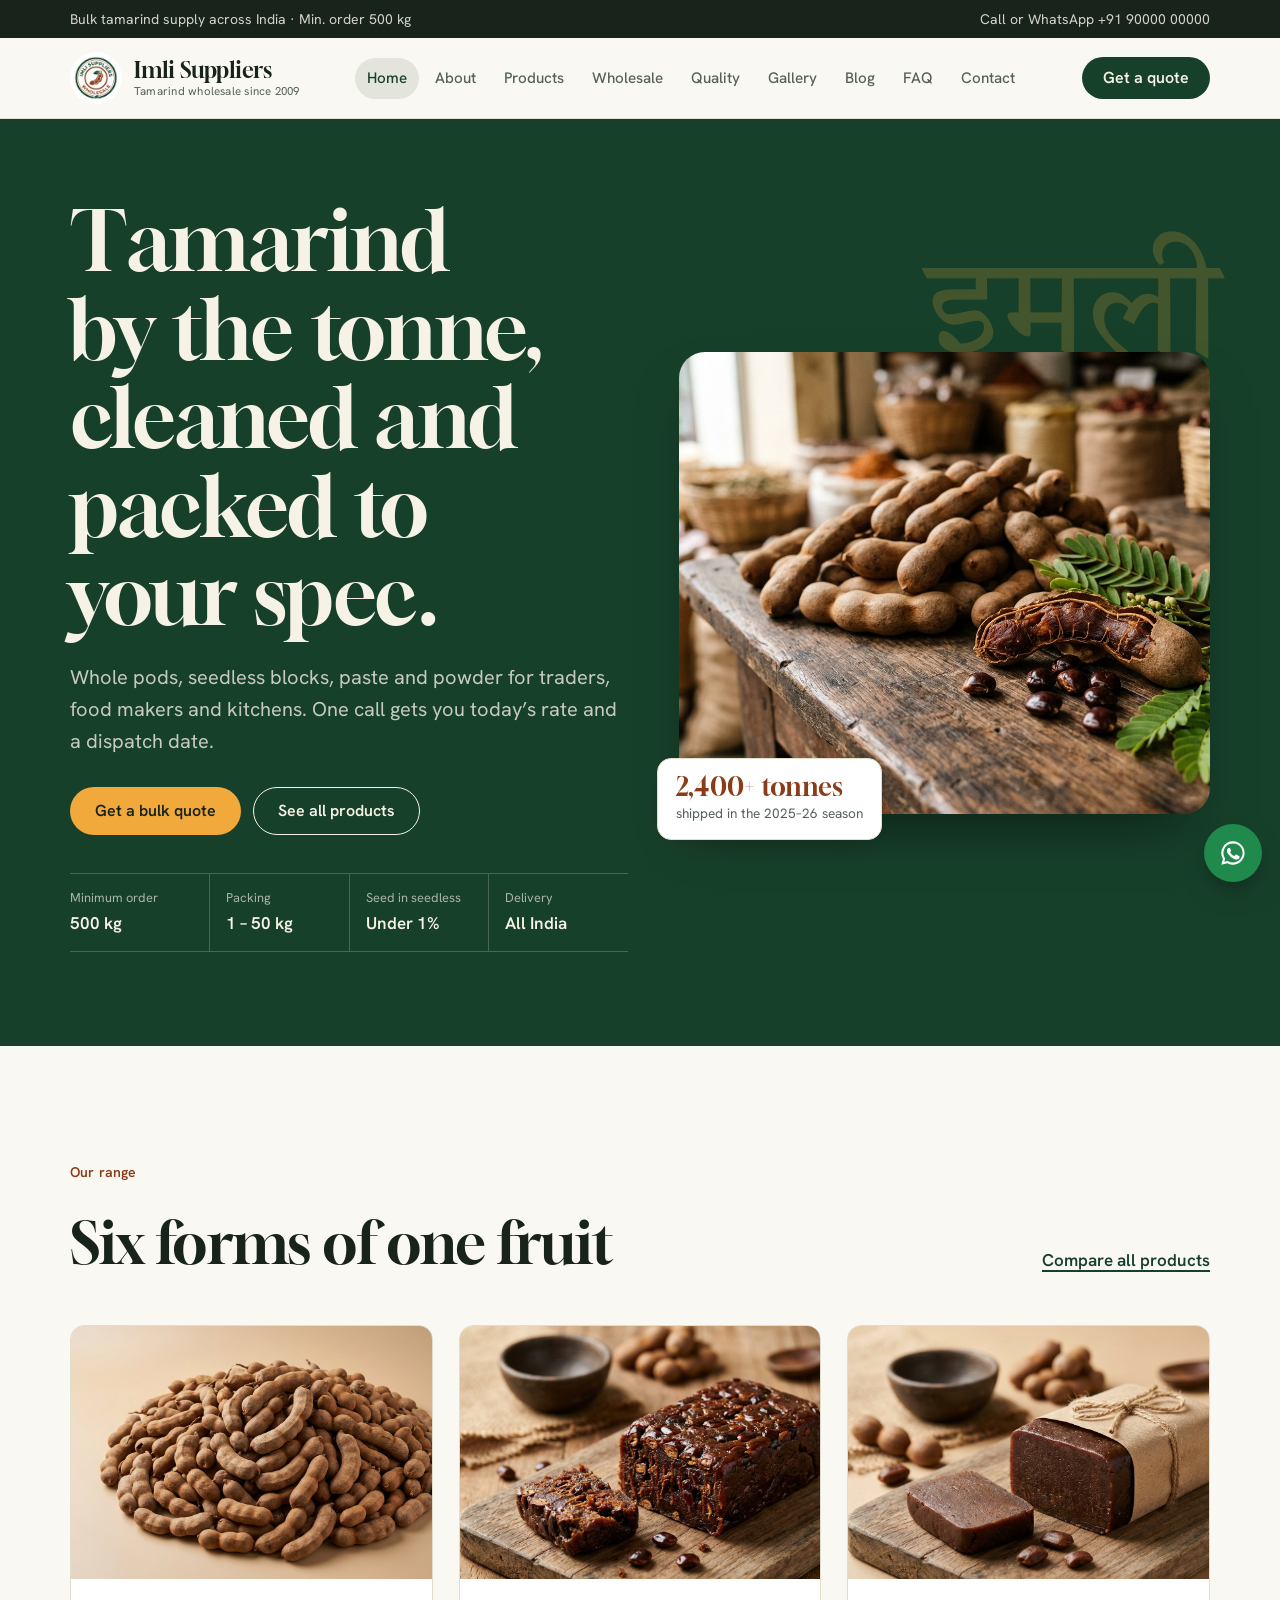
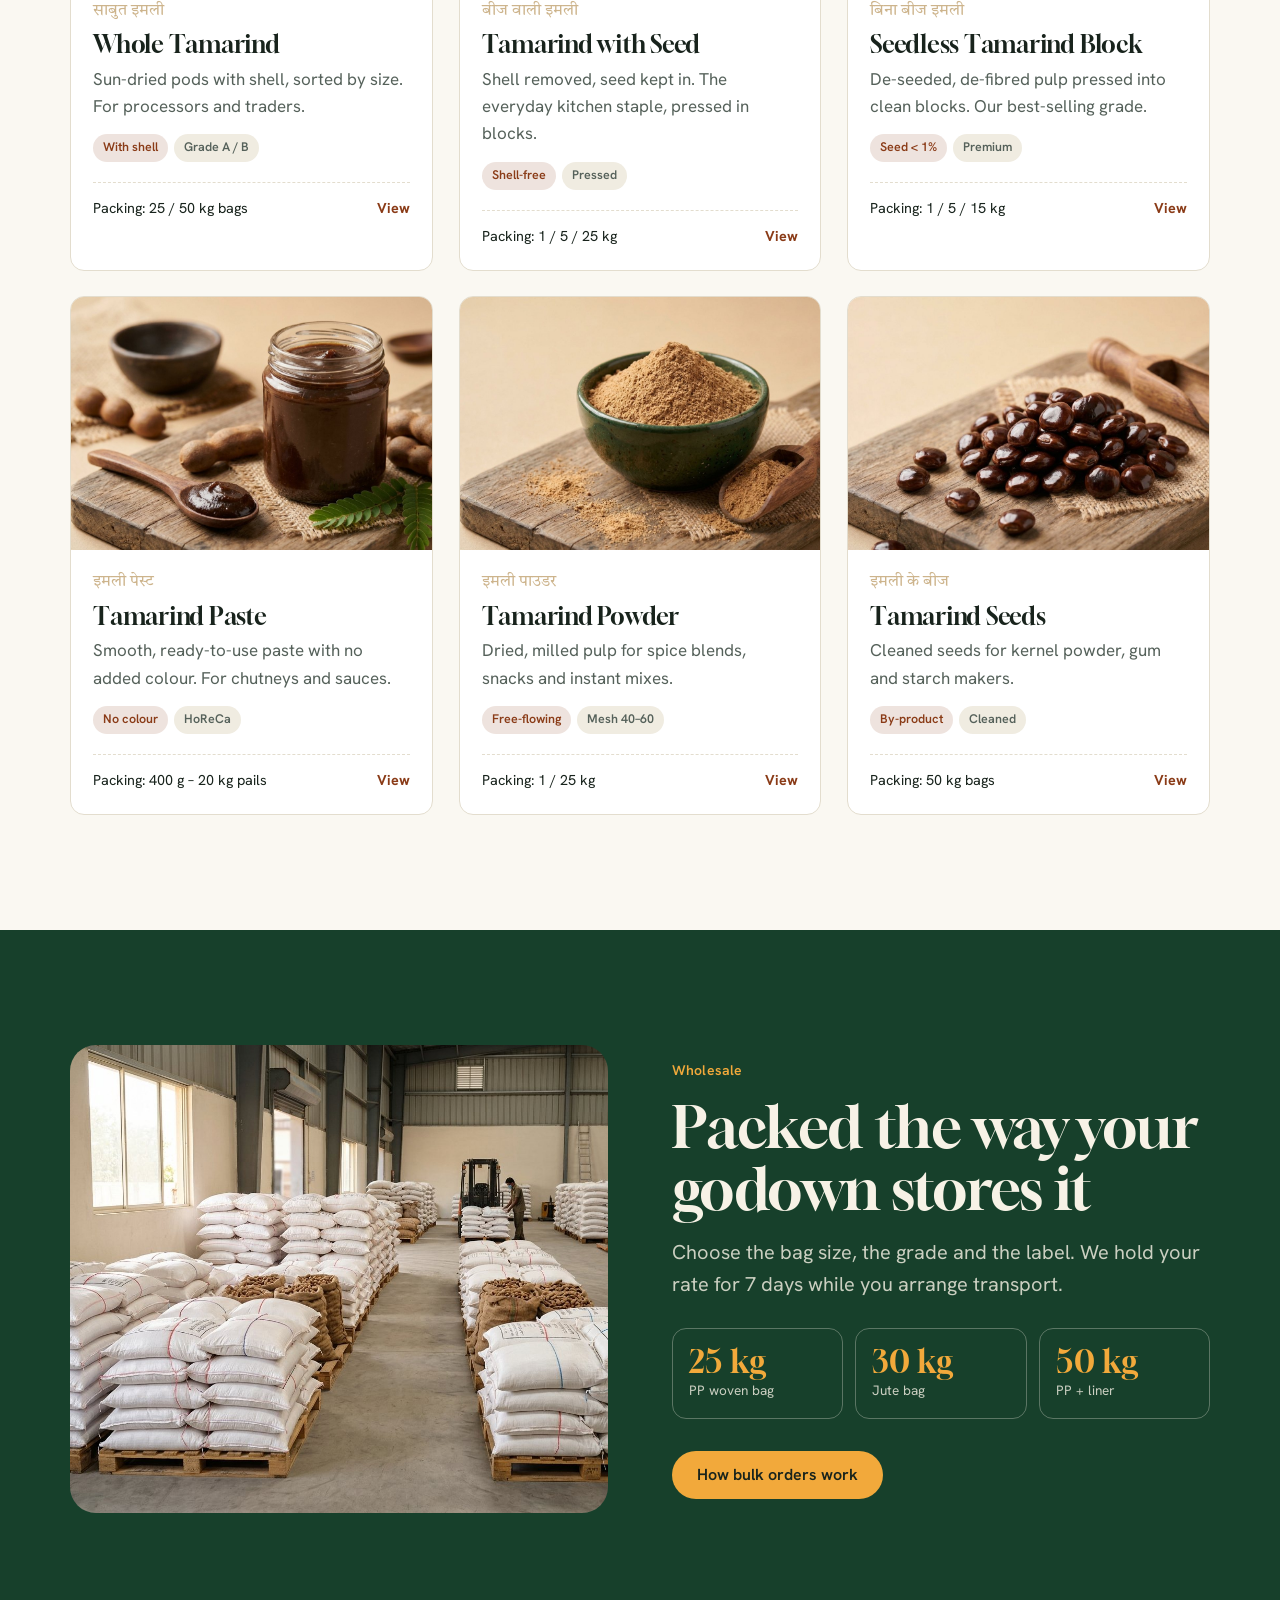
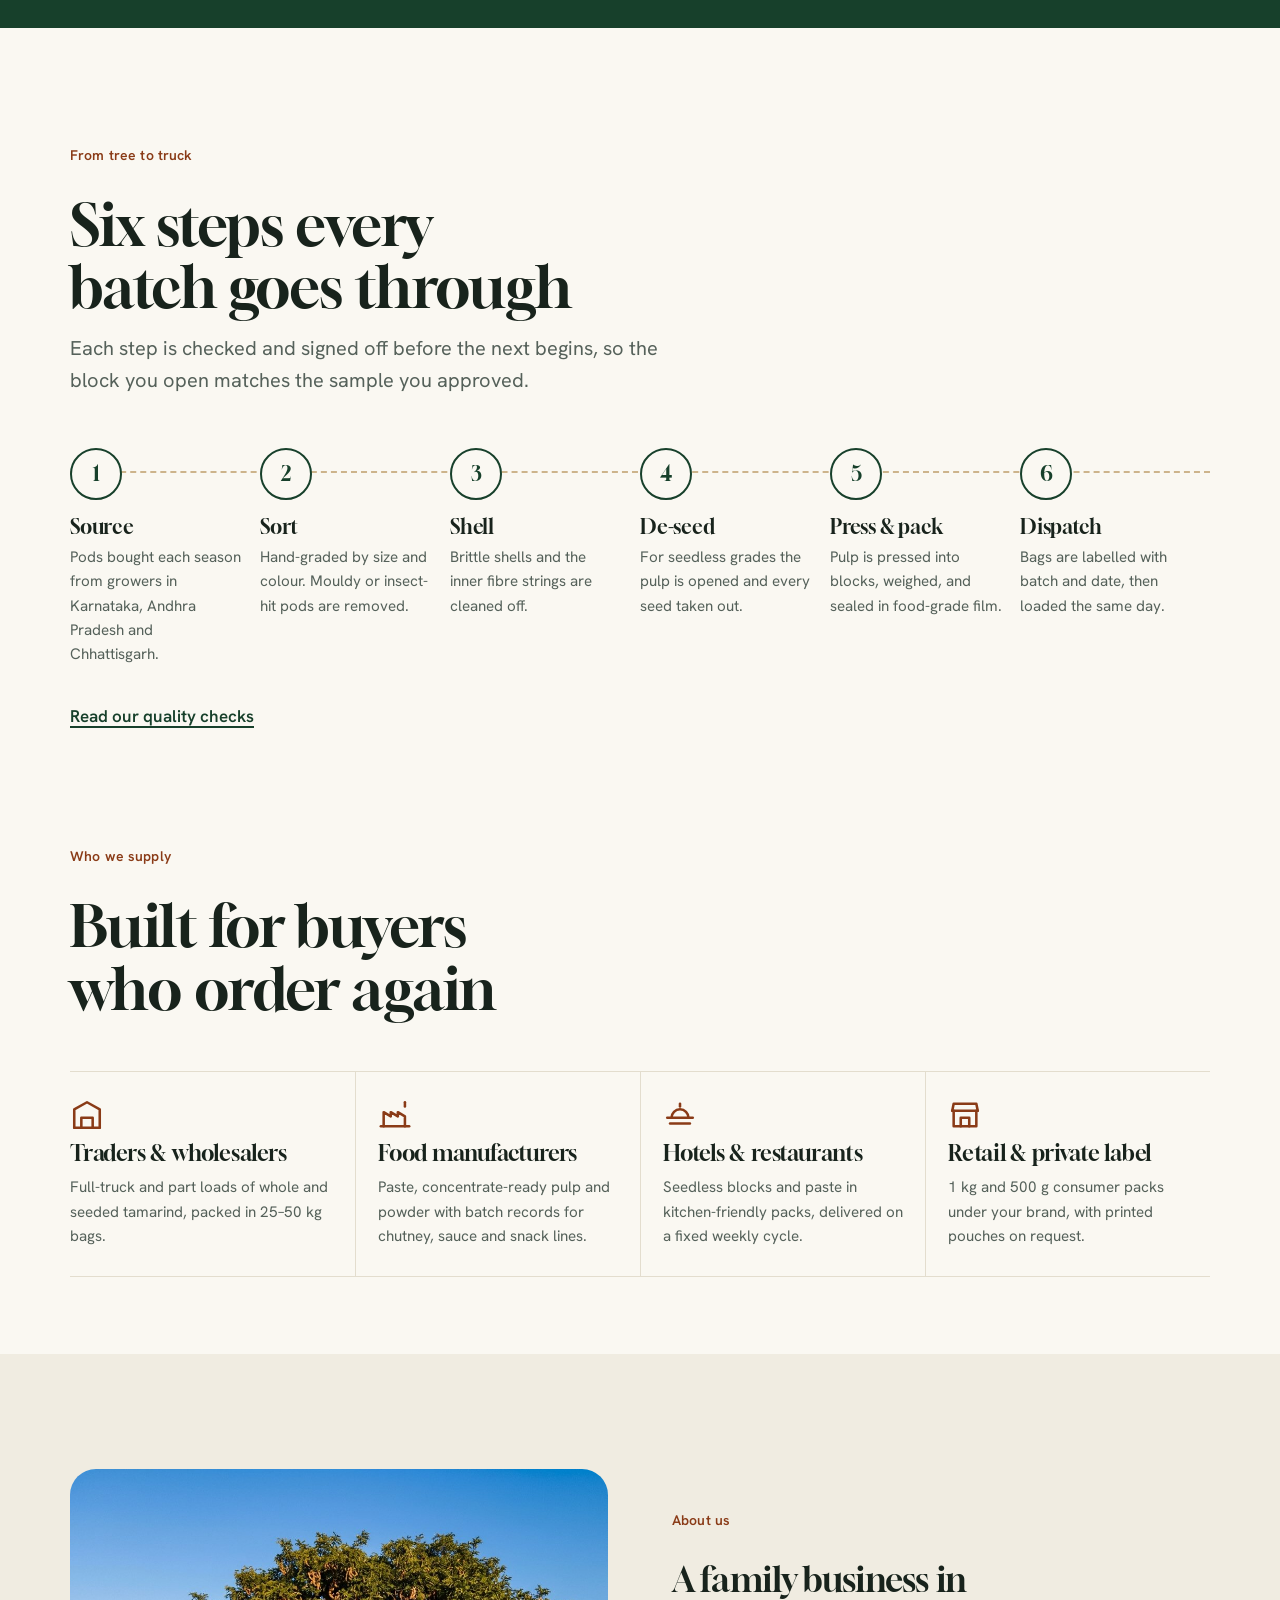
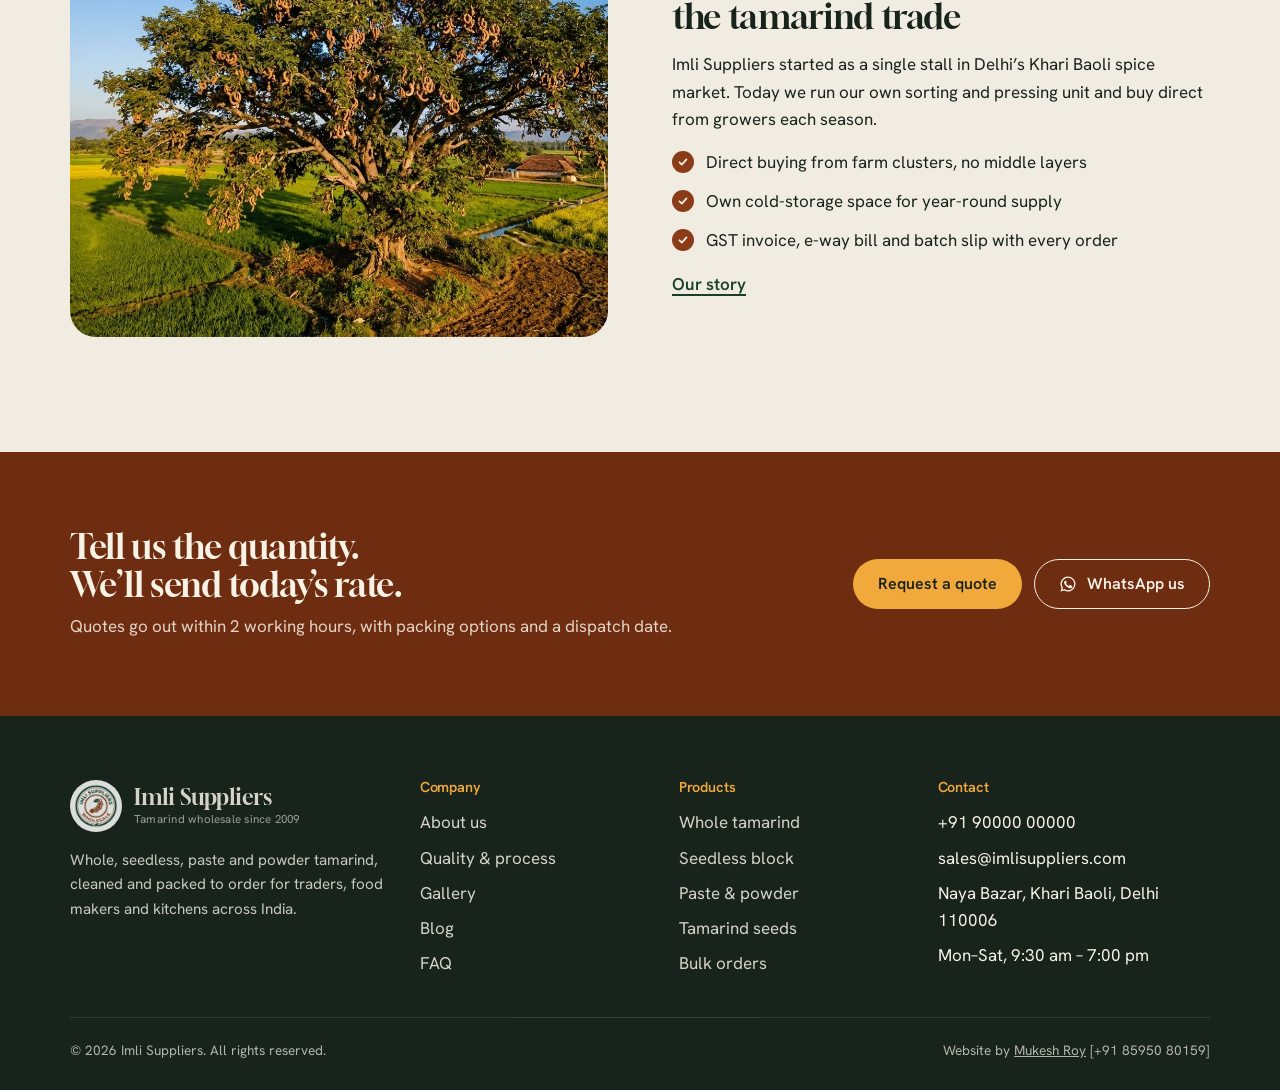
==== commit d41e213d: "Update index.html" ====
--- a/imli-suppliers-website/imli-suppliers/index.html
+++ b/imli-suppliers-website/imli-suppliers/index.html
@@ -122,7 +122,7 @@
     <div><h4>Products</h4><ul><li><a href="products.html">Whole tamarind</a></li><li><a href="product.html">Seedless block</a></li><li><a href="products.html">Paste &amp; powder</a></li><li><a href="products.html">Tamarind seeds</a></li><li><a href="wholesale.html">Bulk orders</a></li></ul></div>
     <div><h4>Contact</h4><ul><li>+91 90000 00000</li><li>sales@imlisuppliers.com</li><li>Naya Bazar, Khari Baoli, Delhi 110006</li><li>Mon–Sat, 9:30 am – 7:00 pm</li></ul></div>
   </div>
-  <div class="foot-base"><span>© <span data-year>2026</span> Imli Suppliers. All rights reserved.</span><span>Website by Mukesh Roy</span></div>
+  <div class="foot-base"><span>© <span data-year>2026</span> Imli Suppliers. All rights reserved.</span><span>Website by <a href="https://mukesh113.vercel.app/">Mukesh Roy</a> [+91 85950 80159] </span></div>
 </div></footer>
 <a class="wa-float" href="https://wa.me/919000000000" target="_blank" rel="noopener" aria-label="Chat on WhatsApp"><svg viewBox="0 0 24 24" fill="currentColor" aria-hidden="true"><path d="M12 2a10 10 0 0 0-8.6 15.1L2 22l5-1.3A10 10 0 1 0 12 2zm0 18.2a8.2 8.2 0 0 1-4.2-1.2l-.3-.2-3 .8.8-2.9-.2-.3A8.2 8.2 0 1 1 12 20.2zm4.5-6.1c-.2-.1-1.5-.7-1.7-.8s-.4-.1-.6.1-.7.8-.8 1-.3.2-.5.1a6.7 6.7 0 0 1-3.3-2.9c-.2-.4.2-.4.7-1.3.1-.2 0-.3 0-.4l-.8-1.8c-.2-.5-.4-.4-.6-.4h-.5a1 1 0 0 0-.7.3 3 3 0 0 0-.9 2.2 5.2 5.2 0 0 0 1.1 2.7 11.9 11.9 0 0 0 4.6 4c1.7.7 2.3.8 3.2.7a2.7 2.7 0 0 0 1.8-1.3 2.2 2.2 0 0 0 .2-1.3c-.1-.1-.2-.2-.5-.3z"/></svg></a>
 <script src="assets/js/main.js"></script>
